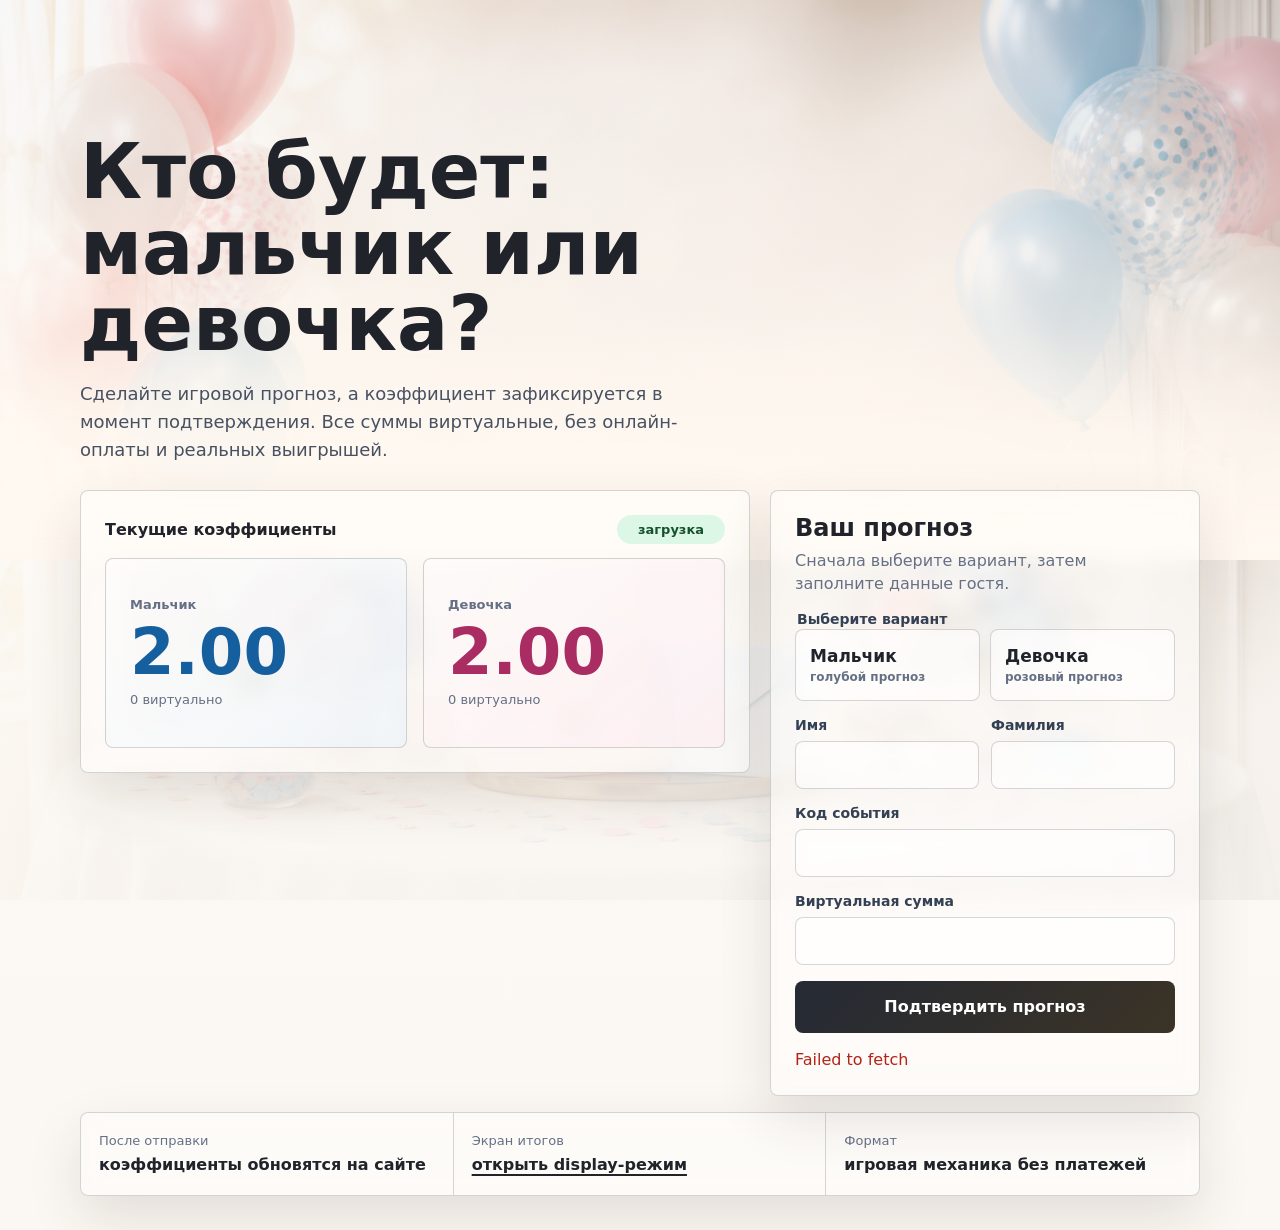
==== public/index.html @ d645861b "Redesign gender prediction page" ====
<!doctype html>
<html lang="ru">
  <head>
    <meta charset="utf-8">
    <meta name="viewport" content="width=device-width, initial-scale=1">
    <title>Прогноз: мальчик или девочка?</title>
    <meta
      name="description"
      content="Развлекательный прогноз с виртуальными суммами и текущими коэффициентами."
    >
    <link rel="stylesheet" href="styles.css">
    <link rel="stylesheet" href="quick-fixes.css">
  </head>
  <body class="state-neutral">
    <main class="page-shell">
      <div class="page-character" aria-hidden="true">
        <div class="state-image state-image--boy"></div>
        <div class="state-image state-image--girl"></div>
      </div>

      <section class="hero" aria-labelledby="page-title">
        <div class="hero__media" aria-hidden="true"></div>
        <div class="hero__content">
          <h1 id="page-title">Кто будет: мальчик или девочка?</h1>
          <p class="hero__text">
            Сделайте игровой прогноз, а коэффициент зафиксируется в момент подтверждения.
            Все суммы виртуальные, без онлайн-оплаты и реальных выигрышей.
          </p>
        </div>
      </section>

      <section class="workspace" aria-label="Прогноз">
        <div class="event-panel">
          <div id="odds-panel" class="odds-panel" aria-live="polite">
            <div class="panel-heading">
              <span>Текущие коэффициенты</span>
              <span id="betting-status" class="status-pill">загрузка</span>
            </div>

            <div class="odds-grid">
              <article class="odds-card odds-card--boy">
                <span class="odds-card__label">Мальчик</span>
                <strong id="boy-odds">2.00</strong>
                <small id="boy-total">0 виртуально</small>
              </article>

              <article class="odds-card odds-card--girl">
                <span class="odds-card__label">Девочка</span>
                <strong id="girl-odds">2.00</strong>
                <small id="girl-total">0 виртуально</small>
              </article>
            </div>
          </div>
        </div>

        <form id="prediction-form" class="prediction-form" novalidate>
          <div class="form-heading">
            <h2>Ваш прогноз</h2>
            <p>Сначала выберите вариант, затем заполните данные гостя.</p>
          </div>

          <fieldset class="gender-picker">
            <legend>Выберите вариант</legend>
            <label class="gender-option gender-option--boy">
              <input type="radio" name="gender" value="boy" required>
              <span class="gender-option__content">
                <span class="gender-option__title">Мальчик</span>
                <span class="gender-option__hint">голубой прогноз</span>
              </span>
            </label>
            <label class="gender-option gender-option--girl">
              <input type="radio" name="gender" value="girl" required>
              <span class="gender-option__content">
                <span class="gender-option__title">Девочка</span>
                <span class="gender-option__hint">розовый прогноз</span>
              </span>
            </label>
          </fieldset>

          <div class="field-grid">
            <label>
              <span>Имя</span>
              <input id="first-name" name="firstName" type="text" maxlength="40" autocomplete="given-name" required>
            </label>

            <label>
              <span>Фамилия</span>
              <input id="last-name" name="lastName" type="text" maxlength="40" autocomplete="family-name" required>
            </label>
          </div>

          <label>
            <span>Код события</span>
            <input
              id="event-code"
              name="eventCode"
              type="text"
              maxlength="24"
              autocomplete="off"
              required
            >
          </label>

          <label>
            <span>Виртуальная сумма</span>
            <input id="amount" name="amount" type="number" min="100" max="1000000" step="100" inputmode="numeric" required>
          </label>

          <button id="submit-button" type="submit">Подтвердить прогноз</button>
          <p id="form-message" class="form-message" role="status" aria-live="polite"></p>
        </form>
      </section>

      <section class="summary-strip" aria-label="Итоговая статистика">
        <div>
          <span>После отправки</span>
          <strong>коэффициенты обновятся на сайте</strong>
        </div>
        <div>
          <span>Экран итогов</span>
          <strong><a href="display.html">открыть display-режим</a></strong>
        </div>
        <div>
          <span>Формат</span>
          <strong>игровая механика без платежей</strong>
        </div>
      </section>
    </main>

    <script src="config.js"></script>
    <script src="app.js"></script>
    <script src="message-copy.js"></script>
  </body>
</html>
---- public/styles.css ----
:root {
  --bg: #fff8f0;
  --bg-2: #eef8fb;
  --ink: #20232a;
  --muted: #667085;
  --line: rgba(32, 35, 42, 0.18);
  --glass-alpha: 0.44;
  --panel: rgba(255, 255, 255, var(--glass-alpha));
  --panel-solid: rgba(255, 255, 255, var(--glass-alpha));
  --boy: #3386d6;
  --boy-dark: #155f9f;
  --boy-soft: #e3f2ff;
  --girl: #dc5d91;
  --girl-dark: #a92d63;
  --girl-soft: #fde6ef;
  --peach: #f2b391;
  --mint: #8bc7b6;
  --gold: #b88a3b;
  --shadow: 0 22px 54px rgba(48, 38, 31, 0.12);
  --state-accent: var(--gold);
  --state-focus: rgba(184, 138, 59, 0.18);
  --state-soft: #fff2df;
  --state-bg-start: #fff8f0;
  --state-bg-mid: #fff5ec;
  --state-bg-end: #eef8fb;
  --state-glow-a: rgba(242, 179, 145, 0.24);
  --state-glow-b: rgba(139, 199, 182, 0.2);
  --button-bg: #3b3326;
}

* {
  box-sizing: border-box;
}

html {
  min-width: 320px;
}

body {
  margin: 0;
  color: var(--ink);
  font-family: Inter, ui-sans-serif, system-ui, -apple-system, BlinkMacSystemFont, "Segoe UI", sans-serif;
  background:
    radial-gradient(circle at 12% 6%, var(--state-glow-a), transparent 29rem),
    radial-gradient(circle at 88% 3%, var(--state-glow-b), transparent 28rem),
    linear-gradient(180deg, var(--state-bg-start), var(--state-bg-mid) 46%, var(--state-bg-end));
  transition: background 520ms ease;
}

body.state-boy {
  --state-accent: var(--boy);
  --state-focus: rgba(51, 134, 214, 0.2);
  --state-soft: var(--boy-soft);
  --state-bg-start: #dff2ff;
  --state-bg-mid: #d7eeff;
  --state-bg-end: #eaf7ff;
  --state-glow-a: rgba(51, 134, 214, 0.3);
  --state-glow-b: rgba(124, 200, 246, 0.34);
  --button-bg: #185f9c;
}

body.state-girl {
  --state-accent: var(--girl);
  --state-focus: rgba(220, 93, 145, 0.2);
  --state-soft: var(--girl-soft);
  --state-bg-start: #ffe4ee;
  --state-bg-mid: #ffd9e8;
  --state-bg-end: #fff0f4;
  --state-glow-a: rgba(220, 93, 145, 0.3);
  --state-glow-b: rgba(242, 179, 145, 0.38);
  --button-bg: #a92d63;
}

button,
input {
  font: inherit;
}

button,
label {
  -webkit-tap-highlight-color: transparent;
}

.page-shell {
  position: relative;
  isolation: isolate;
  min-height: 100vh;
  padding-bottom: 34px;
}

.page-character {
  position: fixed;
  inset: 0;
  z-index: 0;
  pointer-events: none;
  overflow: hidden;
}

.state-image {
  position: absolute;
  inset: 0;
  opacity: 0;
  background-position: center top;
  background-size: cover;
  background-repeat: no-repeat;
  transform: translateX(0) scale(1.02);
  transition: opacity 560ms ease, transform 860ms cubic-bezier(0.18, 0.86, 0.28, 1);
}

.state-image::after {
  content: "";
  position: absolute;
  inset: 0;
  background: rgba(255, 255, 255, 0.2);
}

.state-image--boy {
  background-image: url("assets/boy-background.png");
  background-position: 66% top;
  transform: translateX(-8%) scale(1.03);
}

.state-image--girl {
  background-image: url("assets/girl-background.png");
  background-position: 68% top;
  transform: translateX(8%) scale(1.03);
}

.state-boy .state-image--boy,
.state-girl .state-image--girl {
  opacity: 1;
  transform: translateX(0) scale(1);
}

.state-boy .state-image::after {
  background: rgba(224, 244, 255, 0.18);
}

.state-girl .state-image::after {
  background: rgba(255, 226, 238, 0.18);
}

.hero,
.workspace,
.summary-strip {
  z-index: 3;
}

.hero {
  position: relative;
  min-height: 420px;
  display: grid;
  align-items: end;
  overflow: hidden;
  isolation: isolate;
}

.hero::after {
  content: "";
  position: absolute;
  inset: auto 0 0;
  height: 42%;
  background: linear-gradient(180deg, transparent, var(--state-bg-start));
  z-index: -1;
}

.state-boy .hero::after,
.state-girl .hero::after {
  background: transparent;
}

.hero__media {
  position: absolute;
  inset: 0;
  z-index: -2;
  background:
    linear-gradient(180deg, rgba(32, 35, 42, 0.04), var(--state-bg-start) 78%),
    url("assets/hero-gender-party.png") center top / cover no-repeat;
  filter: saturate(0.98);
  opacity: 0.72;
  transition: background 520ms ease, opacity 520ms ease;
}

.state-boy .hero__media,
.state-girl .hero__media {
  opacity: 0.08;
}

.hero__content,
.workspace,
.summary-strip {
  width: min(100% - 28px, 1120px);
  margin-inline: auto;
}

.hero__content {
  padding: 92px 0 72px;
}

.eyebrow {
  margin: 0 0 12px;
  color: rgba(32, 35, 42, 0.62);
  font-size: 12px;
  font-weight: 850;
  letter-spacing: 0;
  text-transform: uppercase;
}

h1 {
  max-width: 760px;
  margin: 0;
  font-size: 42px;
  line-height: 1;
  letter-spacing: 0;
}

.hero__text {
  max-width: 620px;
  margin: 18px 0 0;
  color: #485161;
  font-size: 16px;
  line-height: 1.55;
}

.workspace {
  position: relative;
  display: grid;
  gap: 16px;
  margin-top: -42px;
}

.event-panel,
.odds-panel,
.prediction-form,
.summary-strip {
  border: 1px solid var(--line);
  border-radius: 8px;
  background: var(--panel);
  box-shadow: var(--shadow);
  backdrop-filter: blur(9px) saturate(1.16);
}

.event-panel {
  display: grid;
  padding: 0;
  border: 0;
  background: transparent;
  box-shadow: none;
  backdrop-filter: none;
}

.odds-panel,
.prediction-form {
  padding: 18px;
}

.panel-heading {
  display: flex;
  justify-content: space-between;
  gap: 12px;
  align-items: center;
  margin-bottom: 14px;
  font-weight: 850;
}

.status-pill {
  flex: 0 0 auto;
  min-width: 108px;
  border-radius: 999px;
  padding: 7px 11px;
  color: #14532d;
  background: #ddf7e7;
  font-size: 13px;
  text-align: center;
}

.status-pill.is-closed {
  color: #7a271a;
  background: #ffe5df;
}

.odds-grid {
  display: grid;
  grid-template-columns: repeat(2, minmax(0, 1fr));
  gap: 10px;
}

.odds-card {
  min-height: 132px;
  display: grid;
  align-content: center;
  gap: 8px;
  border: 1px solid var(--line);
  border-radius: 8px;
  padding: 16px;
  background: var(--panel-solid);
  transition: border-color 240ms ease, transform 240ms ease, box-shadow 240ms ease;
}

.odds-card--boy {
  background: linear-gradient(140deg, rgba(255, 255, 255, var(--glass-alpha)), rgba(227, 242, 255, var(--glass-alpha)));
}

.odds-card--girl {
  background: linear-gradient(140deg, rgba(255, 255, 255, var(--glass-alpha)), rgba(253, 230, 239, var(--glass-alpha)));
}

.odds-card__label {
  color: var(--muted);
  font-size: 13px;
  font-weight: 800;
}

.odds-card strong {
  font-size: 44px;
  line-height: 1;
  letter-spacing: 0;
}

.odds-card--boy strong {
  color: var(--boy-dark);
}

.odds-card--girl strong {
  color: var(--girl-dark);
}

.odds-card small {
  color: var(--muted);
  font-size: 13px;
  line-height: 1.3;
}

.odds-panel.is-updated .odds-card {
  animation: oddsPulse 760ms ease;
}


.prediction-form {
  display: grid;
  gap: 16px;
}

.form-heading h2 {
  margin: 0 0 6px;
  font-size: 24px;
  line-height: 1.15;
}

.form-heading p {
  margin: 0;
  color: var(--muted);
  line-height: 1.45;
}

.field-grid {
  display: grid;
  gap: 12px;
}

label {
  display: grid;
  gap: 8px;
  color: #344054;
  font-size: 14px;
  font-weight: 800;
}

input[type="text"],
input[type="number"] {
  width: 100%;
  min-height: 48px;
  border: 1px solid var(--line);
  border-radius: 8px;
  padding: 0 13px;
  color: var(--ink);
  background: rgba(255, 255, 255, var(--glass-alpha));
  outline: none;
  backdrop-filter: blur(6px);
}

input:focus {
  border-color: var(--state-accent);
  box-shadow: 0 0 0 3px var(--state-focus);
}

.gender-picker {
  display: grid;
  grid-template-columns: repeat(2, minmax(0, 1fr));
  gap: 10px;
  margin: 0;
  padding: 0;
  border: 0;
}

.gender-picker legend {
  grid-column: 1 / -1;
  margin: 0 0 2px;
  color: #344054;
  font-size: 14px;
  font-weight: 850;
}

.gender-option {
  position: relative;
  min-width: 0;
  cursor: pointer;
}

.gender-option input {
  position: absolute;
  opacity: 0;
}

.gender-option__content {
  min-height: 72px;
  display: grid;
  align-content: center;
  gap: 4px;
  border: 1px solid var(--line);
  border-radius: 8px;
  padding: 14px;
  background: rgba(255, 255, 255, var(--glass-alpha));
  backdrop-filter: blur(6px);
  transition: background 220ms ease, border-color 220ms ease, box-shadow 220ms ease, transform 220ms ease;
}

.gender-option__title {
  color: var(--ink);
  font-size: 17px;
  font-weight: 900;
}

.gender-option__hint {
  color: var(--muted);
  font-size: 12px;
  font-weight: 750;
}

.gender-option--boy input:checked + .gender-option__content {
  border-color: var(--boy);
  background: rgba(227, 242, 255, var(--glass-alpha));
  box-shadow: 0 12px 26px rgba(51, 134, 214, 0.18);
  transform: translateY(-1px);
}

.gender-option--girl input:checked + .gender-option__content {
  border-color: var(--girl);
  background: rgba(253, 230, 239, var(--glass-alpha));
  box-shadow: 0 12px 26px rgba(220, 93, 145, 0.18);
  transform: translateY(-1px);
}

button {
  min-height: 52px;
  border: 0;
  border-radius: 8px;
  color: #fff;
  background: linear-gradient(135deg, #252a34, var(--button-bg));
  font-weight: 900;
  cursor: pointer;
  transition: transform 180ms ease, opacity 180ms ease, filter 180ms ease;
}

button:hover {
  filter: brightness(1.06);
}

button:active {
  transform: translateY(1px);
}

button:disabled {
  cursor: wait;
  opacity: 0.66;
}

.form-message {
  min-height: 22px;
  margin: 0;
  color: var(--muted);
  line-height: 1.4;
}

.form-message.is-error {
  color: #b42318;
}

.form-message.is-success {
  color: #067647;
}

.summary-strip {
  margin-top: 16px;
  display: grid;
  overflow: hidden;
  background: var(--panel);
}

.summary-strip div {
  min-height: 82px;
  display: grid;
  align-content: center;
  gap: 6px;
  padding: 18px;
  border-bottom: 1px solid var(--line);
  background: transparent;
}

.summary-strip div:last-child {
  border-bottom: 0;
}

.summary-strip span {
  color: var(--muted);
  font-size: 13px;
}

.summary-strip strong {
  font-size: 16px;
  line-height: 1.35;
}

.summary-strip a,
.back-link {
  color: inherit;
  text-decoration: underline;
  text-decoration-thickness: 2px;
  text-underline-offset: 4px;
}

.display-body {
  min-height: 100vh;
  background:
    linear-gradient(180deg, rgba(255, 248, 240, 0.86), rgba(238, 248, 251, 0.92)),
    url("assets/hero-gender-party.png") center / cover fixed no-repeat;
}

.display-screen {
  min-height: 100vh;
  width: min(100% - 28px, 1180px);
  margin: 0 auto;
  display: grid;
  align-content: center;
  gap: 18px;
  padding: 36px 0;
  color: var(--ink);
}

.display-hero {
  max-width: 820px;
}

.display-hero h1 {
  margin: 0;
  font-size: 46px;
}

.display-status {
  display: inline-flex;
  margin: 20px 0 0;
  border-radius: 999px;
  padding: 10px 16px;
  color: #14532d;
  background: rgba(220, 252, 231, 0.94);
  font-weight: 850;
}

.display-status.is-closed {
  color: #7f1d1d;
  background: rgba(254, 226, 226, 0.94);
}

.display-grid {
  display: grid;
  gap: 14px;
}

.display-card {
  min-height: 190px;
  display: grid;
  align-content: center;
  gap: 12px;
  border: 1px solid var(--line);
  border-radius: 8px;
  padding: 24px;
  background: var(--panel);
  box-shadow: var(--shadow);
  backdrop-filter: blur(9px) saturate(1.16);
}

.display-card span {
  color: var(--muted);
  font-size: 17px;
  font-weight: 850;
}

.display-card strong {
  font-size: 68px;
  line-height: 0.95;
}

.display-card small {
  color: var(--muted);
  font-size: 17px;
}

.display-card--boy strong {
  color: var(--boy-dark);
}

.display-card--girl strong {
  color: var(--girl-dark);
}

.display-message {
  min-height: 24px;
  margin: 0;
  color: #5a6372;
  font-size: 16px;
}

.back-link {
  width: fit-content;
  color: #344054;
  font-weight: 800;
}

@keyframes oddsPulse {
  0% {
    box-shadow: 0 0 0 rgba(184, 138, 59, 0);
    transform: translateY(0);
  }

  38% {
    box-shadow: 0 16px 32px rgba(184, 138, 59, 0.18);
    transform: translateY(-2px);
  }

  100% {
    box-shadow: 0 0 0 rgba(184, 138, 59, 0);
    transform: translateY(0);
  }
}

@media (prefers-reduced-motion: reduce) {
  *,
  *::before,
  *::after {
    scroll-behavior: auto !important;
    animation-duration: 1ms !important;
    animation-iteration-count: 1 !important;
    transition-duration: 1ms !important;
  }
}

@media (max-width: 374px) {
  h1 {
    font-size: 36px;
  }

  .odds-grid,
  .gender-picker {
    grid-template-columns: 1fr;
  }
}

@media (min-width: 560px) {
  .hero__content,
  .workspace,
  .summary-strip,
  .display-screen {
    width: min(100% - 40px, 1120px);
  }

  h1 {
    font-size: 56px;
  }

  .hero__text {
    font-size: 18px;
  }

  .field-grid {
    grid-template-columns: repeat(2, minmax(0, 1fr));
  }

  .summary-strip {
    grid-template-columns: repeat(3, minmax(0, 1fr));
  }

  .summary-strip div {
    border-right: 1px solid var(--line);
    border-bottom: 0;
  }

  .summary-strip div:last-child {
    border-right: 0;
  }

  .display-grid {
    grid-template-columns: repeat(2, minmax(0, 1fr));
  }
}

@media (min-width: 860px) {
  .hero {
    min-height: 560px;
  }

  .hero__content {
    padding-bottom: 96px;
  }

  h1 {
    font-size: 76px;
  }

  .workspace {
    grid-template-columns: minmax(0, 1fr) minmax(340px, 430px);
    gap: 20px;
    align-items: start;
    margin-top: -70px;
  }

  .event-panel {
    padding: 0;
  }

  .odds-panel,
  .prediction-form {
    padding: 24px;
  }

  .odds-grid {
    gap: 16px;
  }

  .odds-card {
    min-height: 190px;
    padding: 24px;
  }

  .odds-card strong {
    font-size: 64px;
  }

  .display-screen {
    gap: 26px;
  }

  .display-hero h1 {
    font-size: clamp(72px, 9vw, 112px);
  }

  .display-card {
    min-height: 280px;
    padding: 34px;
  }

  .display-card span {
    font-size: 22px;
  }

  .display-card strong {
    font-size: clamp(86px, 10vw, 132px);
  }

  .display-card small {
    font-size: 20px;
  }
}
---- public/quick-fixes.css ----
body {
  background:
    linear-gradient(180deg, rgba(251, 247, 242, 0.1), rgba(251, 247, 242, 0.88) 58%, rgba(251, 247, 242, 0.96)),
    url("assets/hero-gender-party.png") center / cover fixed no-repeat;
}

.page-shell {
  background: transparent;
}

.hero {
  background: transparent;
}
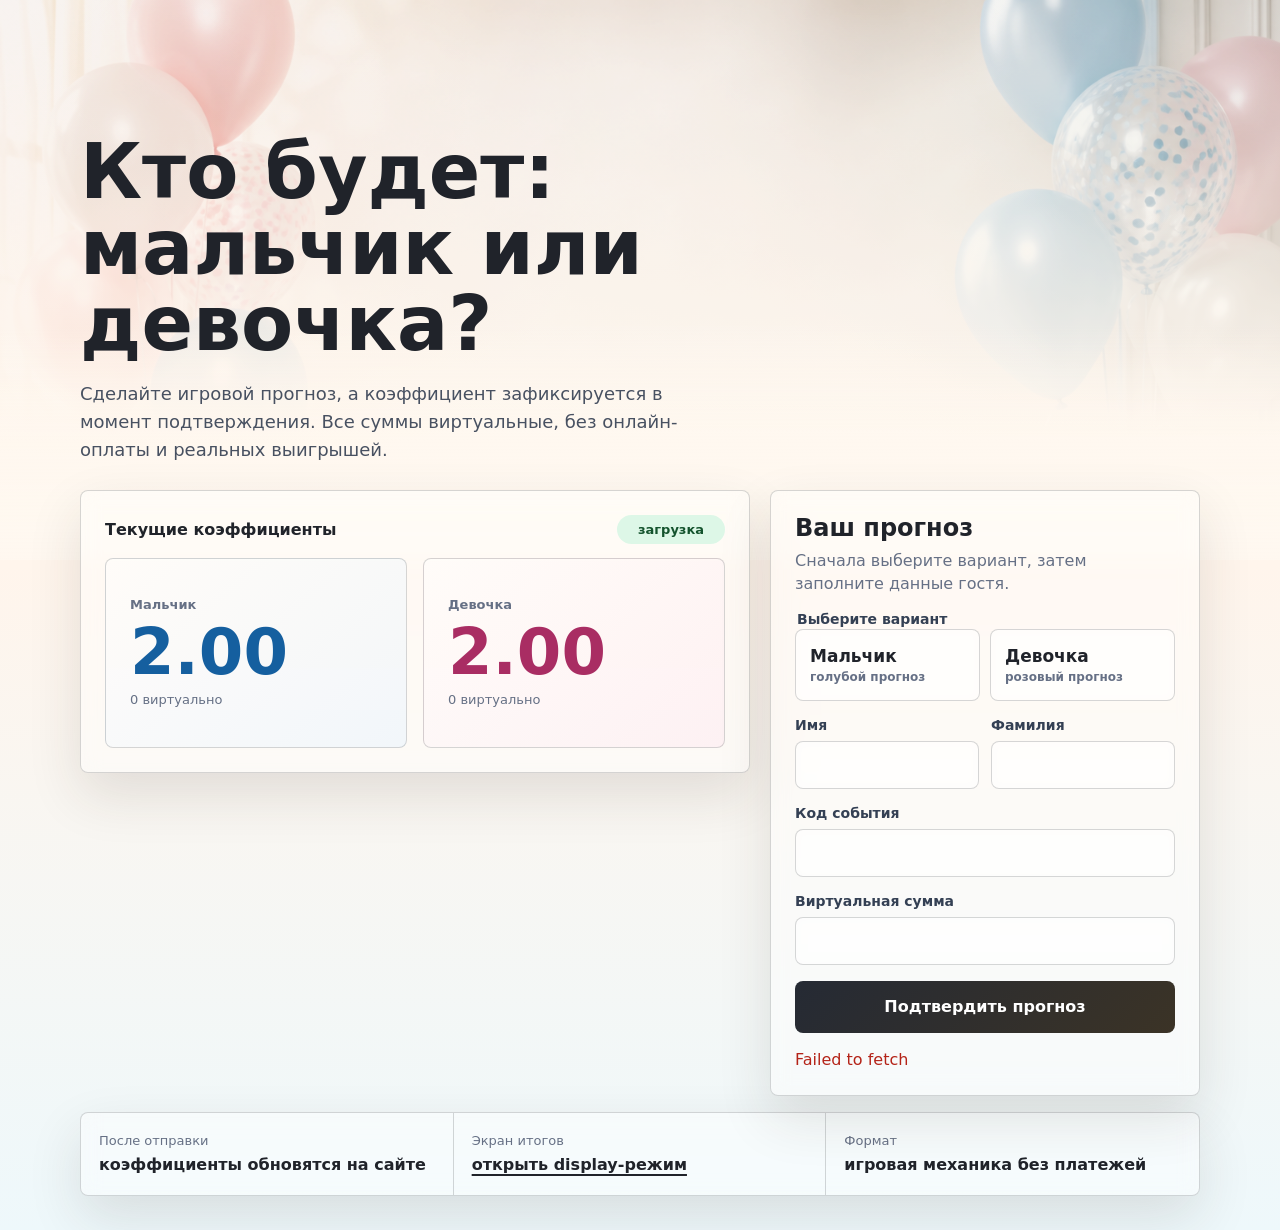
==== commit 48420aea: "Убрать временные frontend-костыли из index" ====
--- a/public/index.html
+++ b/public/index.html
@@ -9,7 +9,6 @@
       content="Развлекательный прогноз с виртуальными суммами и текущими коэффициентами."
     >
     <link rel="stylesheet" href="styles.css">
-    <link rel="stylesheet" href="quick-fixes.css">
   </head>
   <body class="state-neutral">
     <main class="page-shell">
@@ -129,6 +128,5 @@
 
     <script src="config.js"></script>
     <script src="app.js"></script>
-    <script src="message-copy.js"></script>
   </body>
 </html>
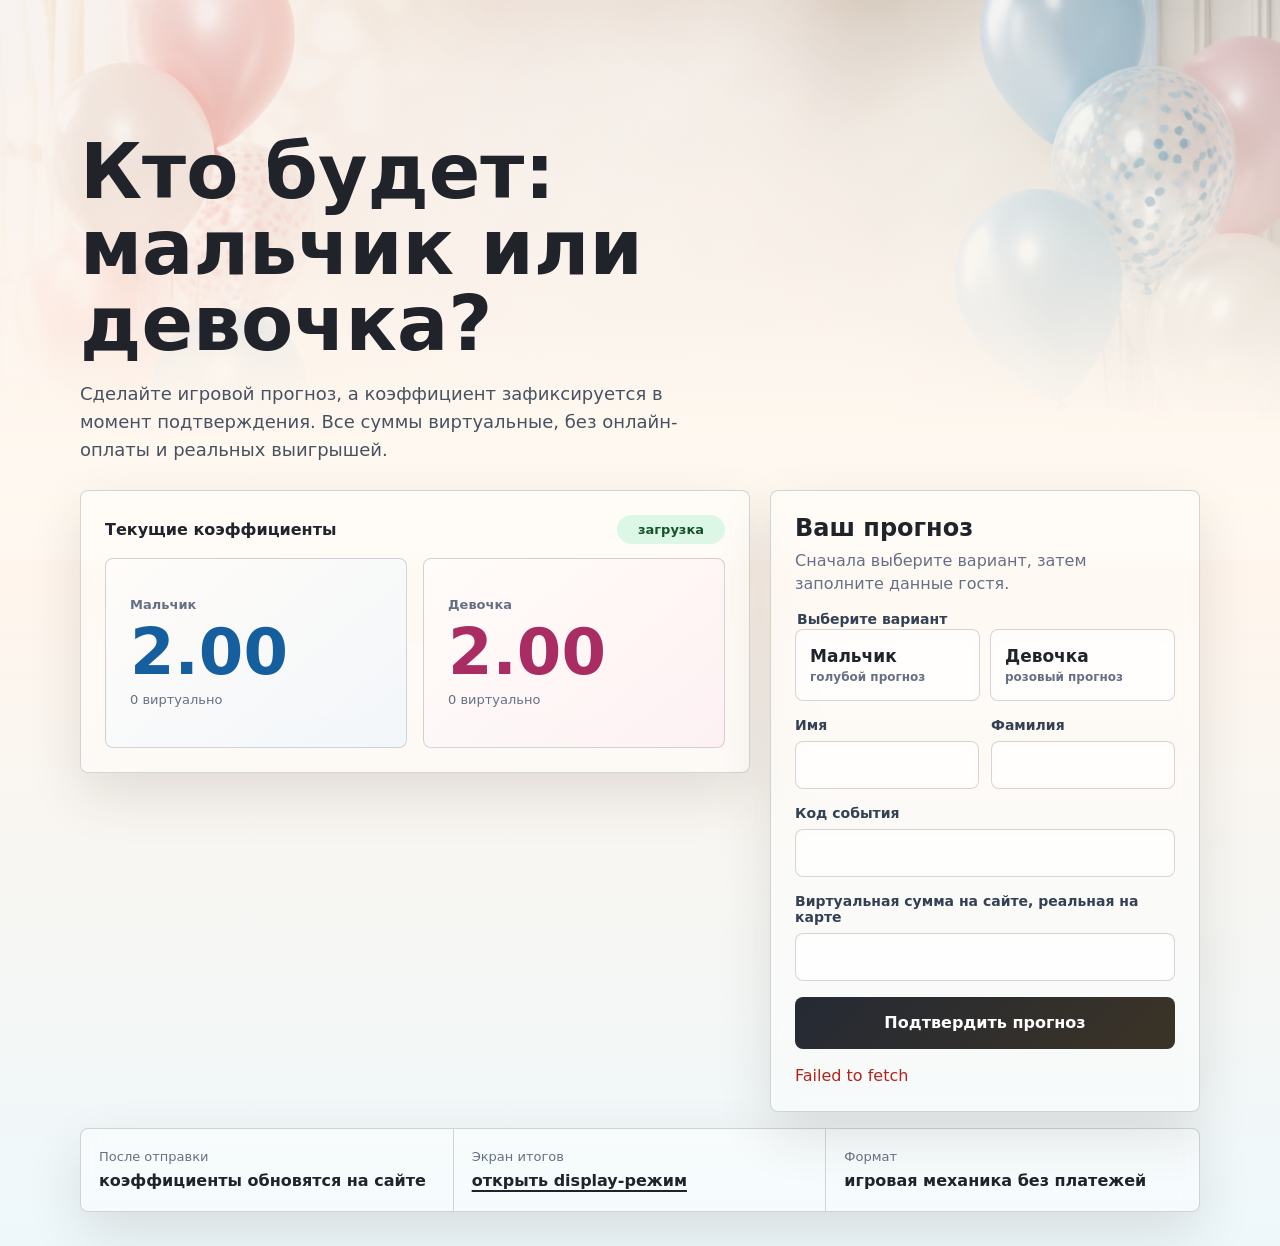
==== commit aadf8ea5: "Обновить подпись виртуальной суммы" ====
--- a/public/index.html
+++ b/public/index.html
@@ -101,7 +101,7 @@
           </label>
 
           <label>
-            <span>Виртуальная сумма</span>
+            <span>Виртуальная сумма на сайте, реальная на карте</span>
             <input id="amount" name="amount" type="number" min="100" max="1000000" step="100" inputmode="numeric" required>
           </label>
 
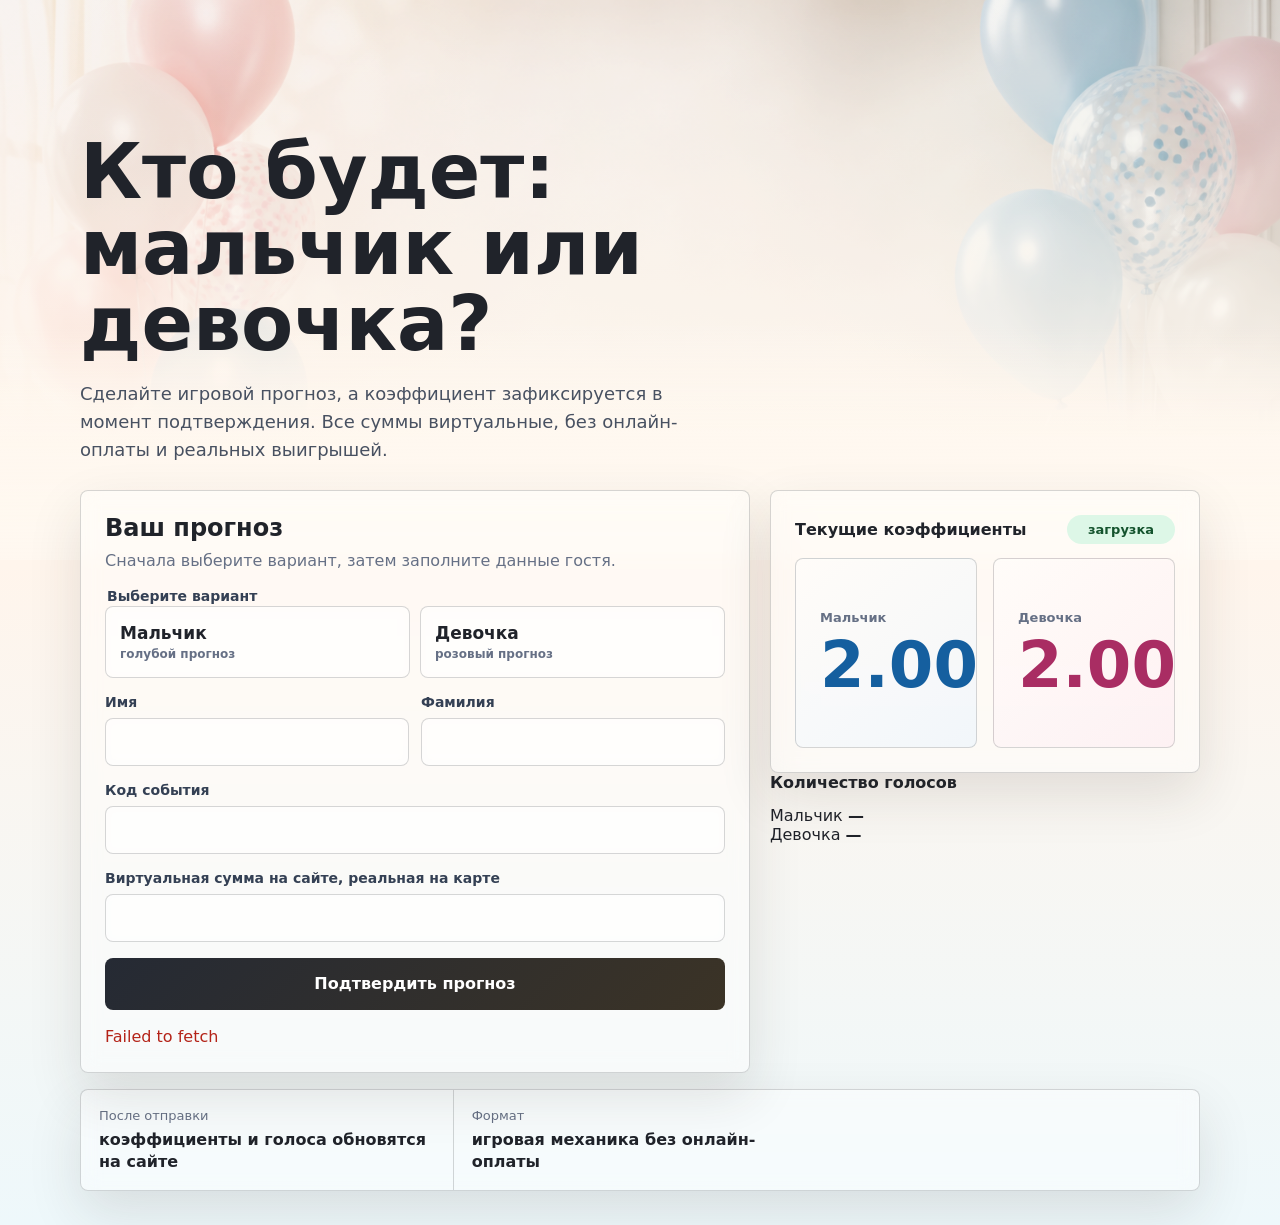
==== commit 2c92e874: "Перестроить главную страницу под голоса вместо сумм" ====
--- a/public/index.html
+++ b/public/index.html
@@ -29,29 +29,6 @@
       </section>
 
       <section class="workspace" aria-label="Прогноз">
-        <div class="event-panel">
-          <div id="odds-panel" class="odds-panel" aria-live="polite">
-            <div class="panel-heading">
-              <span>Текущие коэффициенты</span>
-              <span id="betting-status" class="status-pill">загрузка</span>
-            </div>
-
-            <div class="odds-grid">
-              <article class="odds-card odds-card--boy">
-                <span class="odds-card__label">Мальчик</span>
-                <strong id="boy-odds">2.00</strong>
-                <small id="boy-total">0 виртуально</small>
-              </article>
-
-              <article class="odds-card odds-card--girl">
-                <span class="odds-card__label">Девочка</span>
-                <strong id="girl-odds">2.00</strong>
-                <small id="girl-total">0 виртуально</small>
-              </article>
-            </div>
-          </div>
-        </div>
-
         <form id="prediction-form" class="prediction-form" novalidate>
           <div class="form-heading">
             <h2>Ваш прогноз</h2>
@@ -108,20 +85,55 @@
           <button id="submit-button" type="submit">Подтвердить прогноз</button>
           <p id="form-message" class="form-message" role="status" aria-live="polite"></p>
         </form>
+
+        <div class="event-panel">
+          <div id="odds-panel" class="odds-panel" aria-live="polite">
+            <div class="panel-heading">
+              <span>Текущие коэффициенты</span>
+              <span id="betting-status" class="status-pill">загрузка</span>
+            </div>
+
+            <div class="odds-grid">
+              <article class="odds-card odds-card--boy">
+                <span class="odds-card__label">Мальчик</span>
+                <strong id="boy-odds">2.00</strong>
+              </article>
+
+              <article class="odds-card odds-card--girl">
+                <span class="odds-card__label">Девочка</span>
+                <strong id="girl-odds">2.00</strong>
+              </article>
+            </div>
+          </div>
+
+          <div id="votes-panel" class="votes-panel" aria-live="polite">
+            <div class="panel-heading">
+              <span>Количество голосов</span>
+            </div>
+
+            <div class="votes-grid">
+              <article class="vote-card vote-card--boy">
+                <span>Мальчик</span>
+                <strong id="boy-votes">—</strong>
+              </article>
+
+              <article class="vote-card vote-card--girl">
+                <span>Девочка</span>
+                <strong id="girl-votes">—</strong>
+              </article>
+            </div>
+          </div>
+        </div>
       </section>
 
       <section class="summary-strip" aria-label="Итоговая статистика">
         <div>
           <span>После отправки</span>
-          <strong>коэффициенты обновятся на сайте</strong>
-        </div>
-        <div>
-          <span>Экран итогов</span>
-          <strong><a href="display.html">открыть display-режим</a></strong>
+          <strong>коэффициенты и голоса обновятся на сайте</strong>
         </div>
         <div>
           <span>Формат</span>
-          <strong>игровая механика без платежей</strong>
+          <strong>игровая механика без онлайн-оплаты</strong>
         </div>
       </section>
     </main>
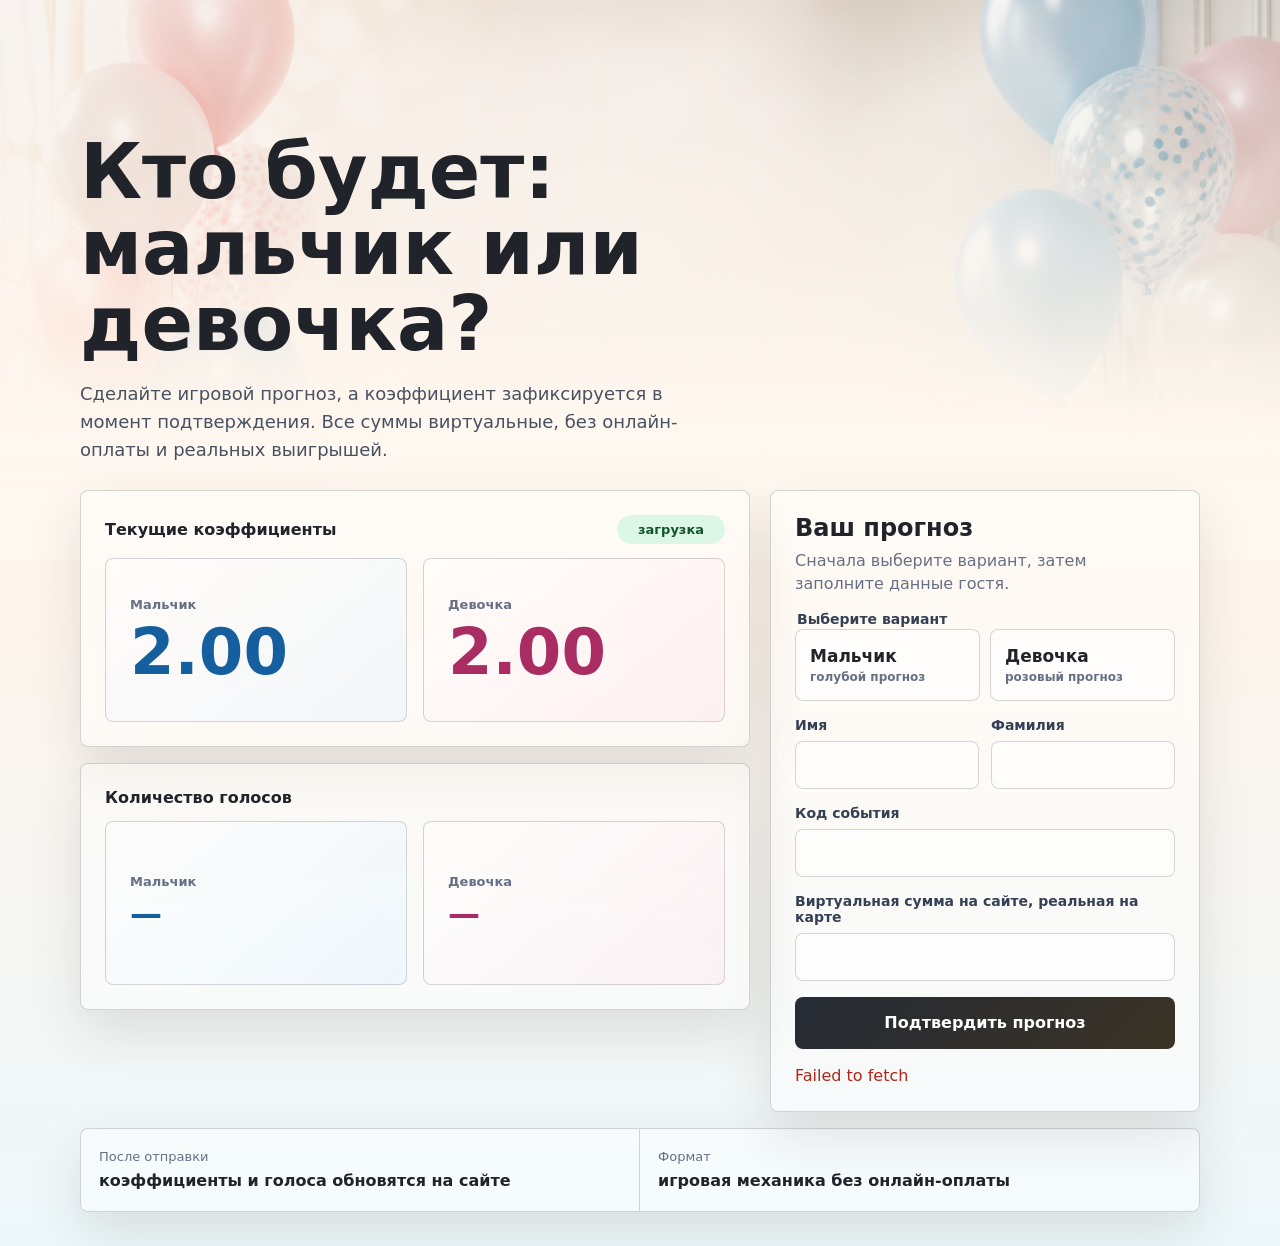
==== commit d6a0688a: "Добавить cache busting для CSS и JS" ====
--- a/public/index.html
+++ b/public/index.html
@@ -8,7 +8,7 @@
       name="description"
       content="Развлекательный прогноз с виртуальными суммами и текущими коэффициентами."
     >
-    <link rel="stylesheet" href="styles.css">
+    <link rel="stylesheet" href="styles.css?v=20260709-1">
   </head>
   <body class="state-neutral">
     <main class="page-shell">
@@ -139,6 +139,6 @@
     </main>
 
     <script src="config.js"></script>
-    <script src="app.js"></script>
+    <script src="app.js?v=20260709-1"></script>
   </body>
 </html>
--- a/public/styles.css
+++ b/public/styles.css
@@ -197,15 +197,6 @@
   padding: 92px 0 72px;
 }
 
-.eyebrow {
-  margin: 0 0 12px;
-  color: rgba(32, 35, 42, 0.62);
-  font-size: 12px;
-  font-weight: 850;
-  letter-spacing: 0;
-  text-transform: uppercase;
-}
-
 h1 {
   max-width: 760px;
   margin: 0;
@@ -229,8 +220,13 @@
   margin-top: -42px;
 }
 
-.event-panel,
+.event-panel {
+  display: grid;
+  gap: 16px;
+}
+
 .odds-panel,
+.votes-panel,
 .prediction-form,
 .summary-strip {
   border: 1px solid var(--line);
@@ -240,16 +236,8 @@
   backdrop-filter: blur(9px) saturate(1.16);
 }
 
-.event-panel {
-  display: grid;
-  padding: 0;
-  border: 0;
-  background: transparent;
-  box-shadow: none;
-  backdrop-filter: none;
-}
-
 .odds-panel,
+.votes-panel,
 .prediction-form {
   padding: 18px;
 }
@@ -279,14 +267,16 @@
   background: #ffe5df;
 }
 
-.odds-grid {
+.odds-grid,
+.votes-grid {
   display: grid;
   grid-template-columns: repeat(2, minmax(0, 1fr));
   gap: 10px;
 }
 
-.odds-card {
-  min-height: 132px;
+.odds-card,
+.vote-card {
+  min-height: 116px;
   display: grid;
   align-content: center;
   gap: 8px;
@@ -297,15 +287,18 @@
   transition: border-color 240ms ease, transform 240ms ease, box-shadow 240ms ease;
 }
 
-.odds-card--boy {
+.odds-card--boy,
+.vote-card--boy {
   background: linear-gradient(140deg, rgba(255, 255, 255, var(--glass-alpha)), rgba(227, 242, 255, var(--glass-alpha)));
 }
 
-.odds-card--girl {
+.odds-card--girl,
+.vote-card--girl {
   background: linear-gradient(140deg, rgba(255, 255, 255, var(--glass-alpha)), rgba(253, 230, 239, var(--glass-alpha)));
 }
 
-.odds-card__label {
+.odds-card__label,
+.vote-card span {
   color: var(--muted);
   font-size: 13px;
   font-weight: 800;
@@ -317,24 +310,25 @@
   letter-spacing: 0;
 }
 
-.odds-card--boy strong {
+.vote-card strong {
+  font-size: 26px;
+  line-height: 1.1;
+  letter-spacing: 0;
+}
+
+.odds-card--boy strong,
+.vote-card--boy strong {
   color: var(--boy-dark);
 }
 
-.odds-card--girl strong {
+.odds-card--girl strong,
+.vote-card--girl strong {
   color: var(--girl-dark);
-}
-
-.odds-card small {
-  color: var(--muted);
-  font-size: 13px;
-  line-height: 1.3;
 }
 
 .odds-panel.is-updated .odds-card {
   animation: oddsPulse 760ms ease;
 }
-
 
 .prediction-form {
   display: grid;
@@ -521,111 +515,6 @@
   line-height: 1.35;
 }
 
-.summary-strip a,
-.back-link {
-  color: inherit;
-  text-decoration: underline;
-  text-decoration-thickness: 2px;
-  text-underline-offset: 4px;
-}
-
-.display-body {
-  min-height: 100vh;
-  background:
-    linear-gradient(180deg, rgba(255, 248, 240, 0.86), rgba(238, 248, 251, 0.92)),
-    url("assets/hero-gender-party.png") center / cover fixed no-repeat;
-}
-
-.display-screen {
-  min-height: 100vh;
-  width: min(100% - 28px, 1180px);
-  margin: 0 auto;
-  display: grid;
-  align-content: center;
-  gap: 18px;
-  padding: 36px 0;
-  color: var(--ink);
-}
-
-.display-hero {
-  max-width: 820px;
-}
-
-.display-hero h1 {
-  margin: 0;
-  font-size: 46px;
-}
-
-.display-status {
-  display: inline-flex;
-  margin: 20px 0 0;
-  border-radius: 999px;
-  padding: 10px 16px;
-  color: #14532d;
-  background: rgba(220, 252, 231, 0.94);
-  font-weight: 850;
-}
-
-.display-status.is-closed {
-  color: #7f1d1d;
-  background: rgba(254, 226, 226, 0.94);
-}
-
-.display-grid {
-  display: grid;
-  gap: 14px;
-}
-
-.display-card {
-  min-height: 190px;
-  display: grid;
-  align-content: center;
-  gap: 12px;
-  border: 1px solid var(--line);
-  border-radius: 8px;
-  padding: 24px;
-  background: var(--panel);
-  box-shadow: var(--shadow);
-  backdrop-filter: blur(9px) saturate(1.16);
-}
-
-.display-card span {
-  color: var(--muted);
-  font-size: 17px;
-  font-weight: 850;
-}
-
-.display-card strong {
-  font-size: 68px;
-  line-height: 0.95;
-}
-
-.display-card small {
-  color: var(--muted);
-  font-size: 17px;
-}
-
-.display-card--boy strong {
-  color: var(--boy-dark);
-}
-
-.display-card--girl strong {
-  color: var(--girl-dark);
-}
-
-.display-message {
-  min-height: 24px;
-  margin: 0;
-  color: #5a6372;
-  font-size: 16px;
-}
-
-.back-link {
-  width: fit-content;
-  color: #344054;
-  font-weight: 800;
-}
-
 @keyframes oddsPulse {
   0% {
     box-shadow: 0 0 0 rgba(184, 138, 59, 0);
@@ -660,6 +549,7 @@
   }
 
   .odds-grid,
+  .votes-grid,
   .gender-picker {
     grid-template-columns: 1fr;
   }
@@ -668,8 +558,7 @@
 @media (min-width: 560px) {
   .hero__content,
   .workspace,
-  .summary-strip,
-  .display-screen {
+  .summary-strip {
     width: min(100% - 40px, 1120px);
   }
 
@@ -686,7 +575,7 @@
   }
 
   .summary-strip {
-    grid-template-columns: repeat(3, minmax(0, 1fr));
+    grid-template-columns: repeat(2, minmax(0, 1fr));
   }
 
   .summary-strip div {
@@ -696,10 +585,6 @@
 
   .summary-strip div:last-child {
     border-right: 0;
-  }
-
-  .display-grid {
-    grid-template-columns: repeat(2, minmax(0, 1fr));
   }
 }
 
@@ -724,20 +609,27 @@
   }
 
   .event-panel {
-    padding: 0;
+    order: 1;
+  }
+
+  .prediction-form {
+    order: 2;
   }
 
   .odds-panel,
+  .votes-panel,
   .prediction-form {
     padding: 24px;
   }
 
-  .odds-grid {
+  .odds-grid,
+  .votes-grid {
     gap: 16px;
   }
 
-  .odds-card {
-    min-height: 190px;
+  .odds-card,
+  .vote-card {
+    min-height: 164px;
     padding: 24px;
   }
 
@@ -745,28 +637,7 @@
     font-size: 64px;
   }
 
-  .display-screen {
-    gap: 26px;
-  }
-
-  .display-hero h1 {
-    font-size: clamp(72px, 9vw, 112px);
-  }
-
-  .display-card {
-    min-height: 280px;
-    padding: 34px;
-  }
-
-  .display-card span {
-    font-size: 22px;
-  }
-
-  .display-card strong {
-    font-size: clamp(86px, 10vw, 132px);
-  }
-
-  .display-card small {
-    font-size: 20px;
-  }
-}
+  .vote-card strong {
+    font-size: 32px;
+  }
+}
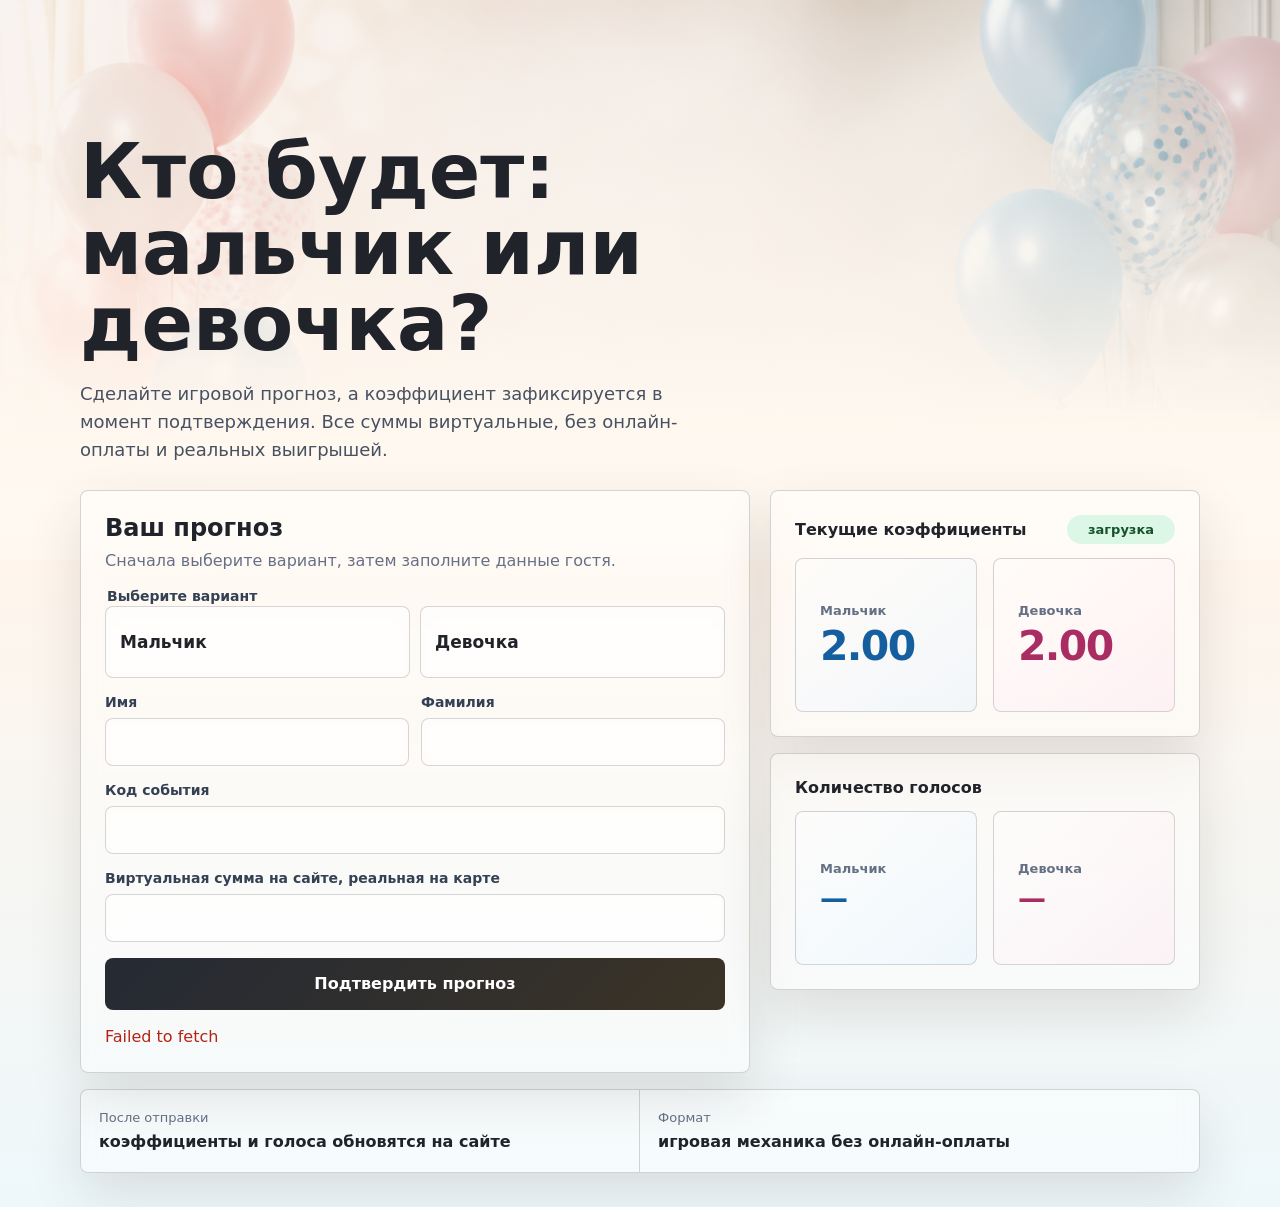
==== commit ec1e9043: "Убрать подписи в выборе пола" ====
--- a/public/index.html
+++ b/public/index.html
@@ -8,7 +8,7 @@
       name="description"
       content="Развлекательный прогноз с виртуальными суммами и текущими коэффициентами."
     >
-    <link rel="stylesheet" href="styles.css?v=20260709-1">
+    <link rel="stylesheet" href="styles.css?v=20260709-2">
   </head>
   <body class="state-neutral">
     <main class="page-shell">
@@ -41,14 +41,12 @@
               <input type="radio" name="gender" value="boy" required>
               <span class="gender-option__content">
                 <span class="gender-option__title">Мальчик</span>
-                <span class="gender-option__hint">голубой прогноз</span>
               </span>
             </label>
             <label class="gender-option gender-option--girl">
               <input type="radio" name="gender" value="girl" required>
               <span class="gender-option__content">
                 <span class="gender-option__title">Девочка</span>
-                <span class="gender-option__hint">розовый прогноз</span>
               </span>
             </label>
           </fieldset>
@@ -139,6 +137,6 @@
     </main>
 
     <script src="config.js"></script>
-    <script src="app.js?v=20260709-1"></script>
+    <script src="app.js?v=20260709-2"></script>
   </body>
 </html>
--- a/public/styles.css
+++ b/public/styles.css
@@ -223,6 +223,7 @@
 .event-panel {
   display: grid;
   gap: 16px;
+  min-width: 0;
 }
 
 .odds-panel,
@@ -276,6 +277,7 @@
 
 .odds-card,
 .vote-card {
+  min-width: 0;
   min-height: 116px;
   display: grid;
   align-content: center;
@@ -284,6 +286,7 @@
   border-radius: 8px;
   padding: 16px;
   background: var(--panel-solid);
+  overflow: hidden;
   transition: border-color 240ms ease, transform 240ms ease, box-shadow 240ms ease;
 }
 
@@ -305,15 +308,20 @@
 }
 
 .odds-card strong {
-  font-size: 44px;
+  max-width: 100%;
+  font-size: clamp(38px, 10vw, 52px);
   line-height: 1;
-  letter-spacing: 0;
+  letter-spacing: -0.04em;
+  font-variant-numeric: tabular-nums;
+  white-space: nowrap;
 }
 
 .vote-card strong {
-  font-size: 26px;
+  max-width: 100%;
+  font-size: clamp(22px, 6vw, 30px);
   line-height: 1.1;
-  letter-spacing: 0;
+  letter-spacing: -0.02em;
+  white-space: nowrap;
 }
 
 .odds-card--boy strong,
@@ -608,14 +616,6 @@
     margin-top: -70px;
   }
 
-  .event-panel {
-    order: 1;
-  }
-
-  .prediction-form {
-    order: 2;
-  }
-
   .odds-panel,
   .votes-panel,
   .prediction-form {
@@ -629,15 +629,15 @@
 
   .odds-card,
   .vote-card {
-    min-height: 164px;
+    min-height: 154px;
     padding: 24px;
   }
 
   .odds-card strong {
-    font-size: 64px;
+    font-size: clamp(38px, 3.2vw, 52px);
   }
 
   .vote-card strong {
-    font-size: 32px;
-  }
-}
+    font-size: clamp(20px, 2.2vw, 28px);
+  }
+}
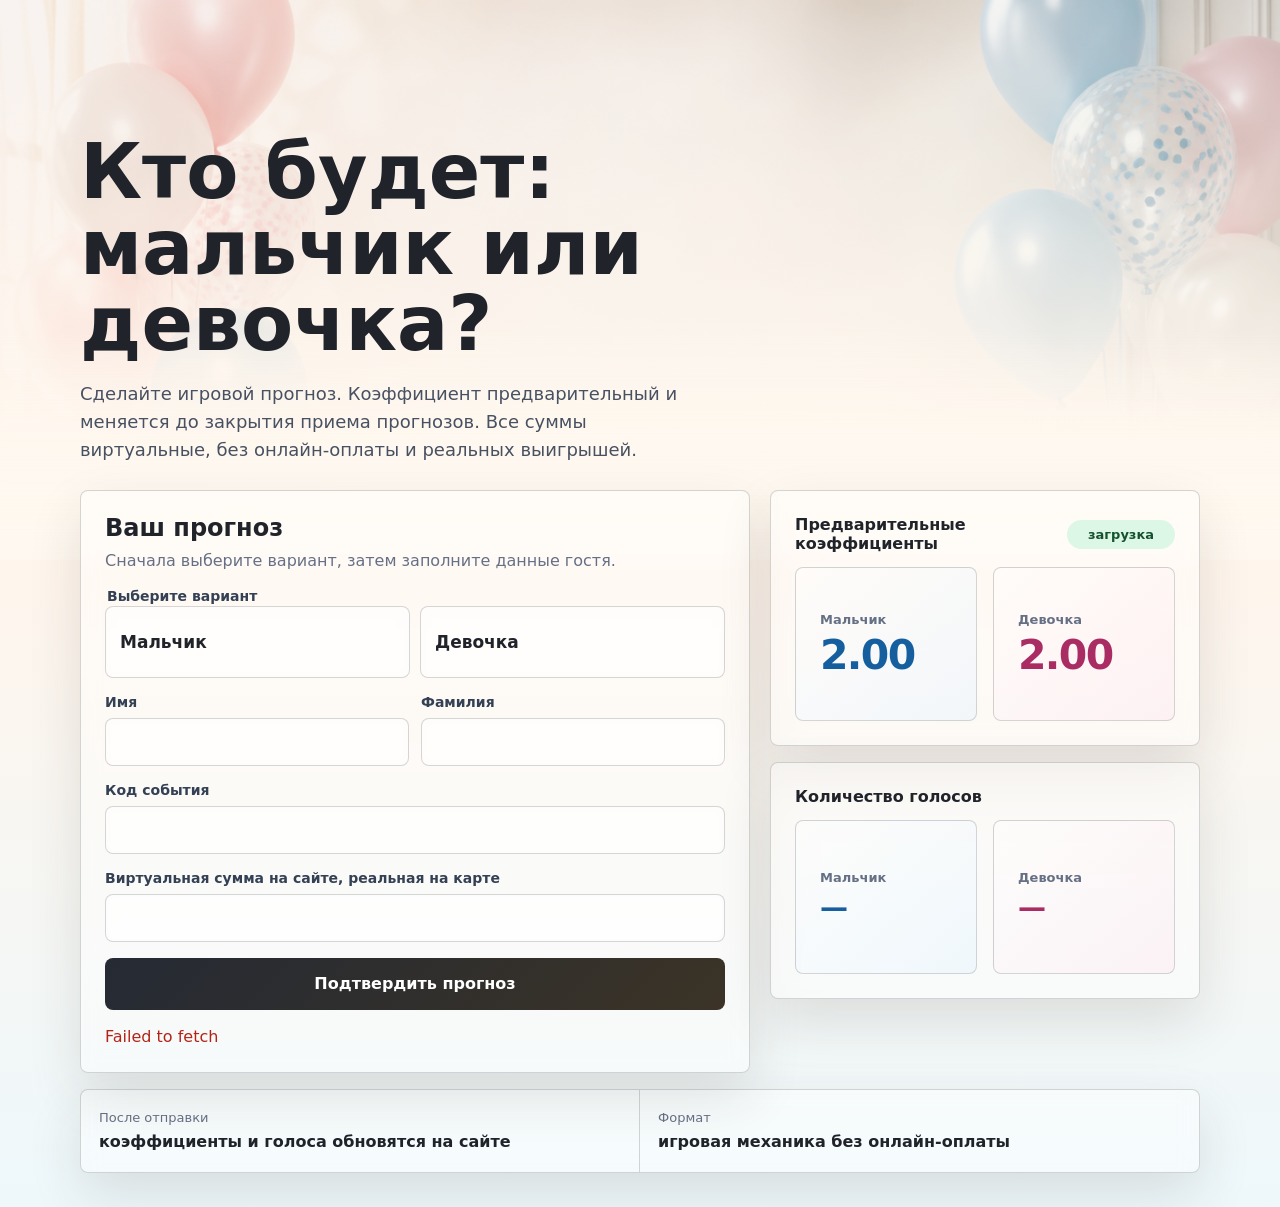
==== commit edf5d1b7: "Уточнить предварительный характер коэффициентов" ====
--- a/public/index.html
+++ b/public/index.html
@@ -22,7 +22,7 @@
         <div class="hero__content">
           <h1 id="page-title">Кто будет: мальчик или девочка?</h1>
           <p class="hero__text">
-            Сделайте игровой прогноз, а коэффициент зафиксируется в момент подтверждения.
+            Сделайте игровой прогноз. Коэффициент предварительный и меняется до закрытия приема прогнозов.
             Все суммы виртуальные, без онлайн-оплаты и реальных выигрышей.
           </p>
         </div>
@@ -87,7 +87,7 @@
         <div class="event-panel">
           <div id="odds-panel" class="odds-panel" aria-live="polite">
             <div class="panel-heading">
-              <span>Текущие коэффициенты</span>
+              <span>Предварительные коэффициенты</span>
               <span id="betting-status" class="status-pill">загрузка</span>
             </div>
 
@@ -137,6 +137,6 @@
     </main>
 
     <script src="config.js"></script>
-    <script src="app.js?v=20260709-2"></script>
+    <script src="app.js?v=20260722-1"></script>
   </body>
 </html>
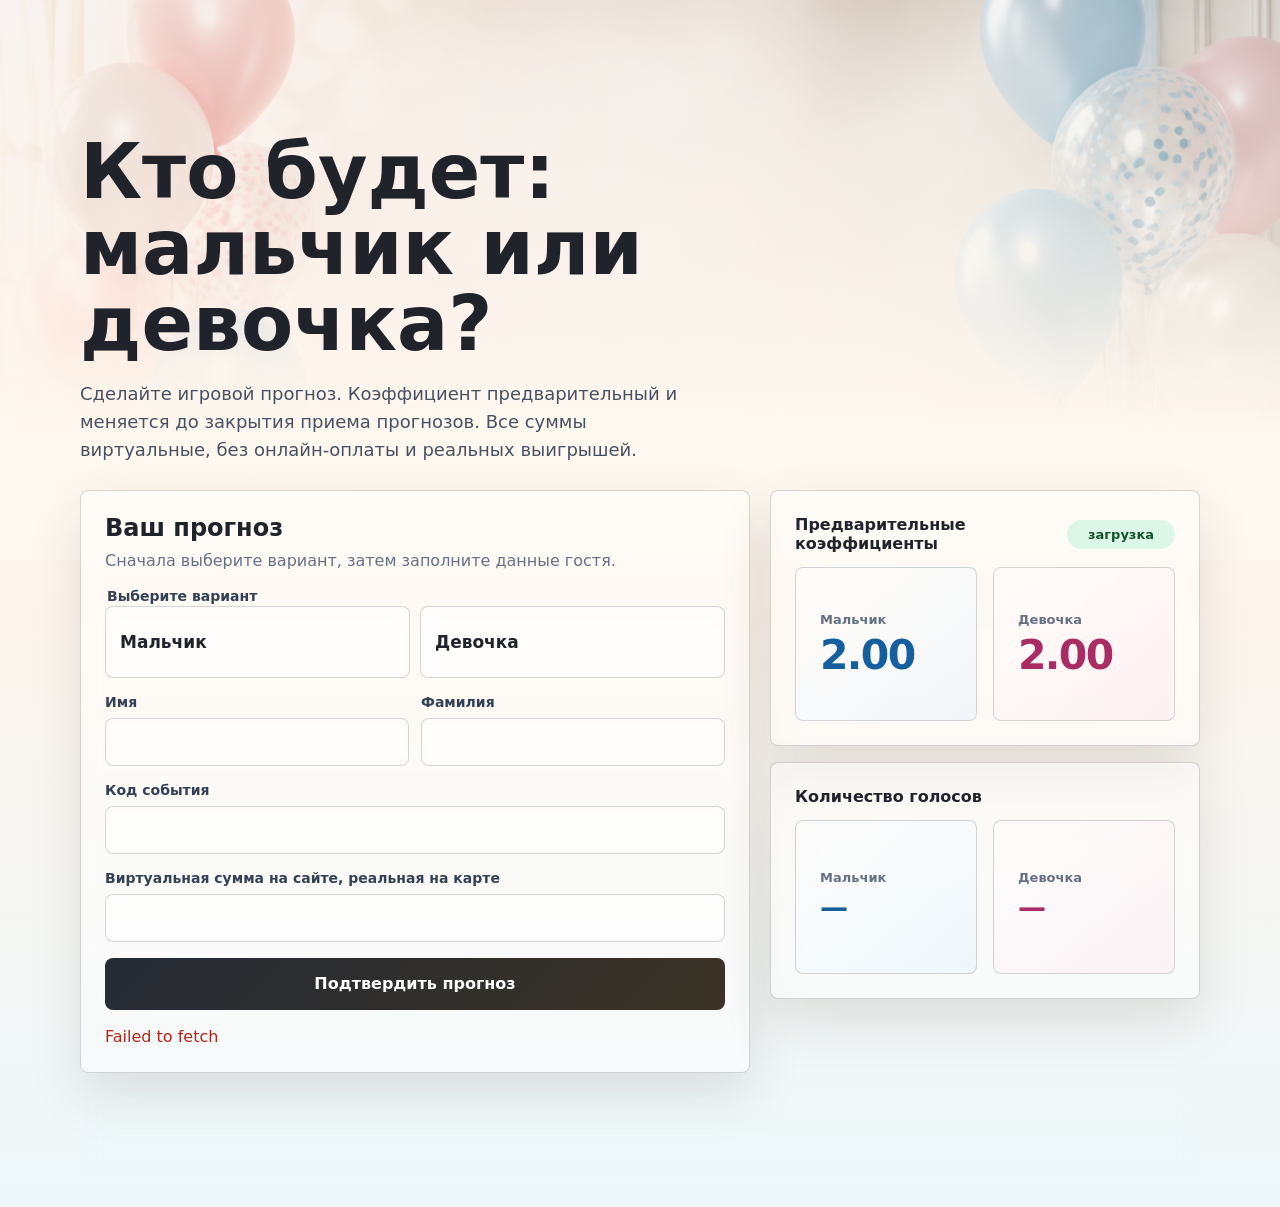
==== commit b3d3a56d: "Обновить версию скрипта после исправления коэффициентов" ====
--- a/public/index.html
+++ b/public/index.html
@@ -137,6 +137,6 @@
     </main>
 
     <script src="config.js"></script>
-    <script src="app.js?v=20260722-1"></script>
+    <script src="app.js?v=20260722-2"></script>
   </body>
 </html>
